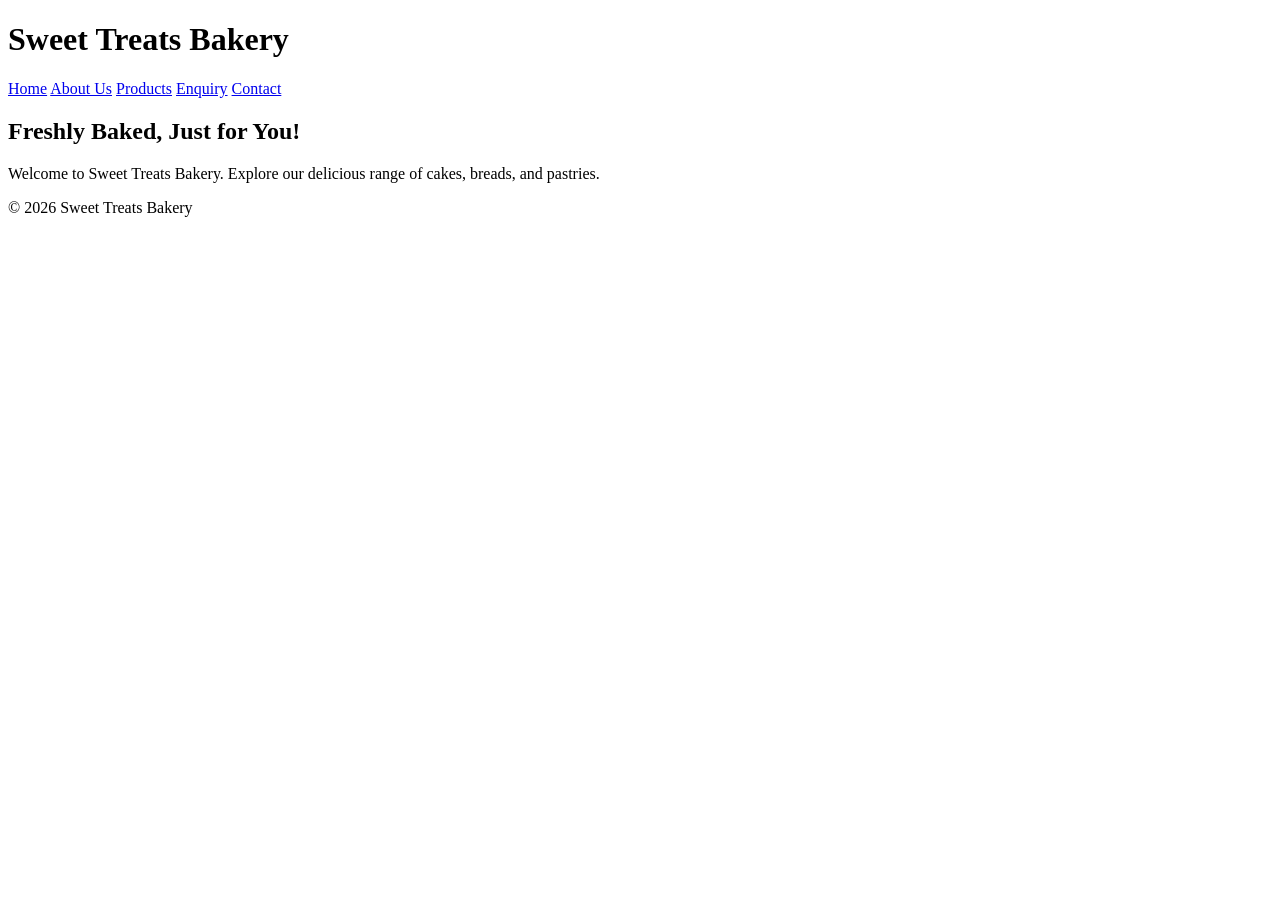
==== index.html @ 3248e520 "Add files via upload" ====
<!DOCTYPE html>
<html lang="en">
<head>
  <meta charset="UTF-8">
  <title>Home - Sweet Treats Bakery</title>
  <link rel="stylesheet" href="css/style.css">
</head>
<body>
  <header>
    <h1>Sweet Treats Bakery</h1>
    <nav>
      <a href="index.html">Home</a>
      <a href="about.html">About Us</a>
      <a href="products.html">Products</a>
      <a href="enquiry.html">Enquiry</a>
      <a href="contact.html">Contact</a>
    </nav>
  </header>

  <main>
    <h2>Freshly Baked, Just for You!</h2>
    <p>Welcome to Sweet Treats Bakery. Explore our delicious range of cakes, breads, and pastries.</p>
  </main>

  <footer>
    <p>&copy; 2026 Sweet Treats Bakery</p>
  </footer>
  <script src="js/script.js"></script>
</body>
</html>
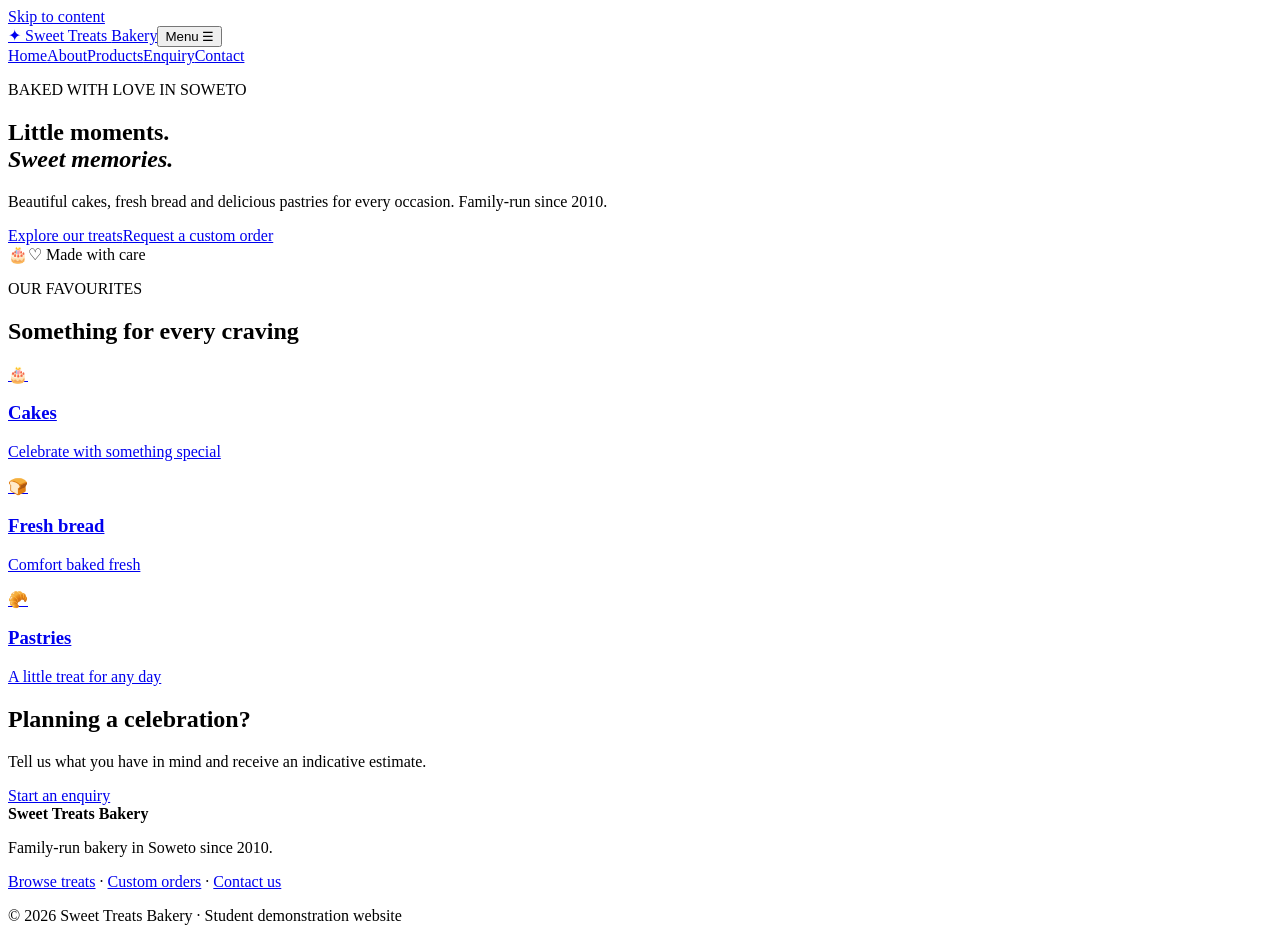
==== commit 8c706bae: "Part3  Update homepage with JavaScript and SEO improvements" ====
--- a/index.html
+++ b/index.html
@@ -1,30 +1 @@
-<!DOCTYPE html>
-<html lang="en">
-<head>
-  <meta charset="UTF-8">
-  <title>Home - Sweet Treats Bakery</title>
-  <link rel="stylesheet" href="css/style.css">
-</head>
-<body>
-  <header>
-    <h1>Sweet Treats Bakery</h1>
-    <nav>
-      <a href="index.html">Home</a>
-      <a href="about.html">About Us</a>
-      <a href="products.html">Products</a>
-      <a href="enquiry.html">Enquiry</a>
-      <a href="contact.html">Contact</a>
-    </nav>
-  </header>
-
-  <main>
-    <h2>Freshly Baked, Just for You!</h2>
-    <p>Welcome to Sweet Treats Bakery. Explore our delicious range of cakes, breads, and pastries.</p>
-  </main>
-
-  <footer>
-    <p>&copy; 2026 Sweet Treats Bakery</p>
-  </footer>
-  <script src="js/script.js"></script>
-</body>
-</html>+<!doctype html><html lang="en-ZA"><head><meta charset="utf-8"><meta name="viewport" content="width=device-width,initial-scale=1"><meta name="description" content="Discover Sweet Treats Bakery in Soweto: cakes, fresh bread, pastries and custom cake enquiries."><meta name="theme-color" content="#603c34"><title>Fresh Cakes, Bread & Pastries | Sweet Treats Bakery Soweto</title><link rel="stylesheet" href="css/style.css"><script defer src="js/script.js"></script></head><body><a class="skip" href="#main">Skip to content</a><header class="site-header"><div class="top"><a class="brand" href="index.html">✦ Sweet Treats <span>Bakery</span></a><button id="menu-toggle" class="menu-toggle" aria-expanded="false" aria-controls="nav">Menu ☰</button><nav id="nav" aria-label="Main navigation"><a href="index.html" aria-current="page">Home</a><a href="about.html">About</a><a href="products.html">Products</a><a href="enquiry.html">Enquiry</a><a href="contact.html">Contact</a></nav></div></header><main id="main"><section class="hero"><div><p class="eyebrow">BAKED WITH LOVE IN SOWETO</p><h1>Little moments.<br><em>Sweet memories.</em></h1><p>Beautiful cakes, fresh bread and delicious pastries for every occasion. Family-run since 2010.</p><div class="actions"><a class="btn" href="products.html">Explore our treats</a><a class="btn secondary" href="enquiry.html">Request a custom order</a></div></div><div class="hero-art" aria-label="Decorative bakery illustration" role="img">🎂<span>♡ Made with care</span></div></section><section class="section"><p class="eyebrow">OUR FAVOURITES</p><h2>Something for every craving</h2><div class="three"><a class="feature" href="products.html"><span>🎂</span><h3>Cakes</h3><p>Celebrate with something special</p></a><a class="feature" href="products.html"><span>🍞</span><h3>Fresh bread</h3><p>Comfort baked fresh</p></a><a class="feature" href="products.html"><span>🥐</span><h3>Pastries</h3><p>A little treat for any day</p></a></div></section><section class="banner"><h2>Planning a celebration?</h2><p>Tell us what you have in mind and receive an indicative estimate.</p><a class="btn" href="enquiry.html">Start an enquiry</a></section></main><footer><div><strong>Sweet Treats Bakery</strong><p>Family-run bakery in Soweto since 2010.</p></div><div><a href="products.html">Browse treats</a> · <a href="enquiry.html">Custom orders</a> · <a href="contact.html">Contact us</a><p>© 2026 Sweet Treats Bakery · Student demonstration website</p></div></footer><div id="lightbox" class="lightbox" hidden role="dialog" aria-modal="true" aria-label="Enlarged product image"><button id="lightbox-close" aria-label="Close image">×</button><img id="lightbox-image" alt=""><p id="lightbox-caption"></p></div></body></html>
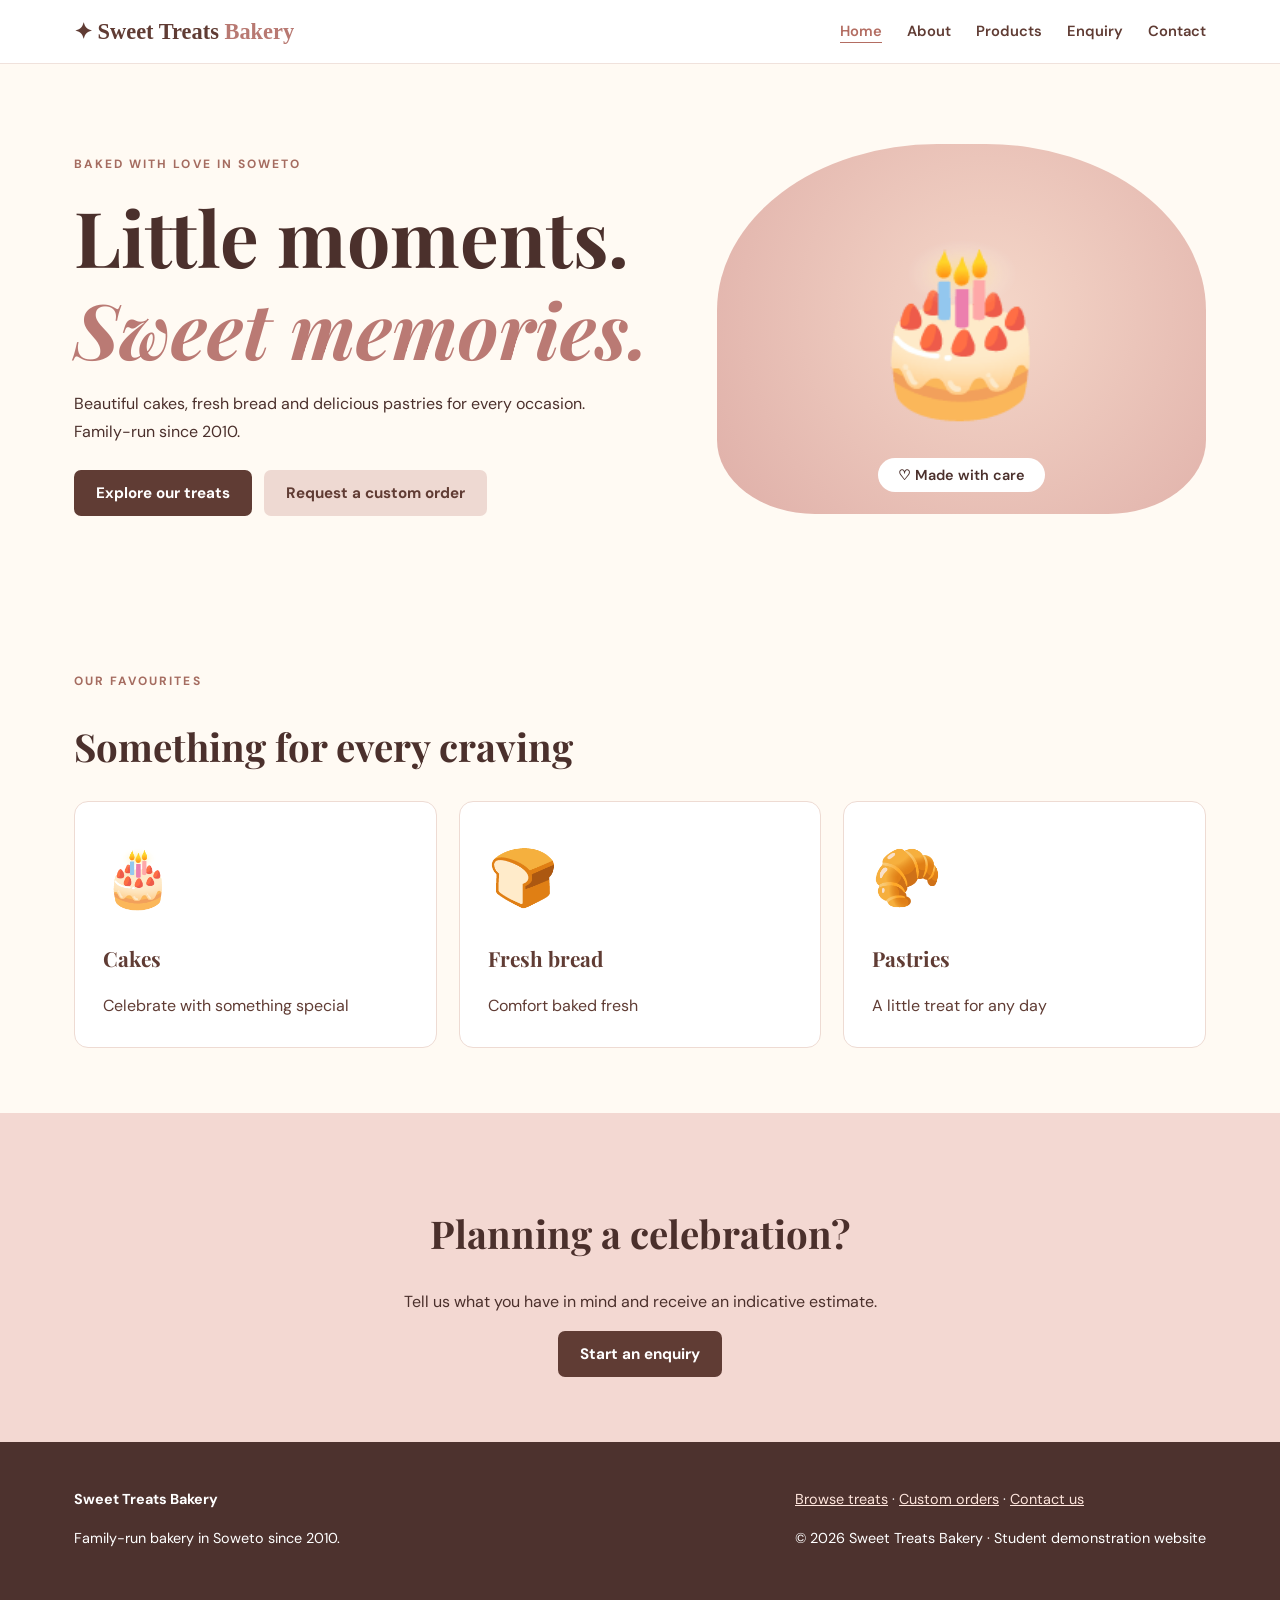
==== commit 6ab5260b: "Add files via upload Fix CSS and JavaScript paths for GitHub Pages" ====
--- a/index.html
+++ b/index.html
@@ -1 +1 @@
-<!doctype html><html lang="en-ZA"><head><meta charset="utf-8"><meta name="viewport" content="width=device-width,initial-scale=1"><meta name="description" content="Discover Sweet Treats Bakery in Soweto: cakes, fresh bread, pastries and custom cake enquiries."><meta name="theme-color" content="#603c34"><title>Fresh Cakes, Bread & Pastries | Sweet Treats Bakery Soweto</title><link rel="stylesheet" href="css/style.css"><script defer src="js/script.js"></script></head><body><a class="skip" href="#main">Skip to content</a><header class="site-header"><div class="top"><a class="brand" href="index.html">✦ Sweet Treats <span>Bakery</span></a><button id="menu-toggle" class="menu-toggle" aria-expanded="false" aria-controls="nav">Menu ☰</button><nav id="nav" aria-label="Main navigation"><a href="index.html" aria-current="page">Home</a><a href="about.html">About</a><a href="products.html">Products</a><a href="enquiry.html">Enquiry</a><a href="contact.html">Contact</a></nav></div></header><main id="main"><section class="hero"><div><p class="eyebrow">BAKED WITH LOVE IN SOWETO</p><h1>Little moments.<br><em>Sweet memories.</em></h1><p>Beautiful cakes, fresh bread and delicious pastries for every occasion. Family-run since 2010.</p><div class="actions"><a class="btn" href="products.html">Explore our treats</a><a class="btn secondary" href="enquiry.html">Request a custom order</a></div></div><div class="hero-art" aria-label="Decorative bakery illustration" role="img">🎂<span>♡ Made with care</span></div></section><section class="section"><p class="eyebrow">OUR FAVOURITES</p><h2>Something for every craving</h2><div class="three"><a class="feature" href="products.html"><span>🎂</span><h3>Cakes</h3><p>Celebrate with something special</p></a><a class="feature" href="products.html"><span>🍞</span><h3>Fresh bread</h3><p>Comfort baked fresh</p></a><a class="feature" href="products.html"><span>🥐</span><h3>Pastries</h3><p>A little treat for any day</p></a></div></section><section class="banner"><h2>Planning a celebration?</h2><p>Tell us what you have in mind and receive an indicative estimate.</p><a class="btn" href="enquiry.html">Start an enquiry</a></section></main><footer><div><strong>Sweet Treats Bakery</strong><p>Family-run bakery in Soweto since 2010.</p></div><div><a href="products.html">Browse treats</a> · <a href="enquiry.html">Custom orders</a> · <a href="contact.html">Contact us</a><p>© 2026 Sweet Treats Bakery · Student demonstration website</p></div></footer><div id="lightbox" class="lightbox" hidden role="dialog" aria-modal="true" aria-label="Enlarged product image"><button id="lightbox-close" aria-label="Close image">×</button><img id="lightbox-image" alt=""><p id="lightbox-caption"></p></div></body></html>+<!doctype html><html lang="en-ZA"><head><meta charset="utf-8"><meta name="viewport" content="width=device-width,initial-scale=1"><meta name="description" content="Discover Sweet Treats Bakery in Soweto: cakes, fresh bread, pastries and custom cake enquiries."><meta name="theme-color" content="#603c34"><title>Fresh Cakes, Bread & Pastries | Sweet Treats Bakery Soweto</title><link rel="stylesheet" href="style.css"><script defer src="script.js"></script></head><body><a class="skip" href="#main">Skip to content</a><header class="site-header"><div class="top"><a class="brand" href="index.html">✦ Sweet Treats <span>Bakery</span></a><button id="menu-toggle" class="menu-toggle" aria-expanded="false" aria-controls="nav">Menu ☰</button><nav id="nav" aria-label="Main navigation"><a href="index.html" aria-current="page">Home</a><a href="about.html">About</a><a href="products.html">Products</a><a href="enquiry.html">Enquiry</a><a href="contact.html">Contact</a></nav></div></header><main id="main"><section class="hero"><div><p class="eyebrow">BAKED WITH LOVE IN SOWETO</p><h1>Little moments.<br><em>Sweet memories.</em></h1><p>Beautiful cakes, fresh bread and delicious pastries for every occasion. Family-run since 2010.</p><div class="actions"><a class="btn" href="products.html">Explore our treats</a><a class="btn secondary" href="enquiry.html">Request a custom order</a></div></div><div class="hero-art" aria-label="Decorative bakery illustration" role="img">🎂<span>♡ Made with care</span></div></section><section class="section"><p class="eyebrow">OUR FAVOURITES</p><h2>Something for every craving</h2><div class="three"><a class="feature" href="products.html"><span>🎂</span><h3>Cakes</h3><p>Celebrate with something special</p></a><a class="feature" href="products.html"><span>🍞</span><h3>Fresh bread</h3><p>Comfort baked fresh</p></a><a class="feature" href="products.html"><span>🥐</span><h3>Pastries</h3><p>A little treat for any day</p></a></div></section><section class="banner"><h2>Planning a celebration?</h2><p>Tell us what you have in mind and receive an indicative estimate.</p><a class="btn" href="enquiry.html">Start an enquiry</a></section></main><footer><div><strong>Sweet Treats Bakery</strong><p>Family-run bakery in Soweto since 2010.</p></div><div><a href="products.html">Browse treats</a> · <a href="enquiry.html">Custom orders</a> · <a href="contact.html">Contact us</a><p>© 2026 Sweet Treats Bakery · Student demonstration website</p></div></footer><div id="lightbox" class="lightbox" hidden role="dialog" aria-modal="true" aria-label="Enlarged product image"><button id="lightbox-close" aria-label="Close image">×</button><img id="lightbox-image" alt=""><p id="lightbox-caption"></p></div></body></html>
--- a/style.css
+++ b/style.css
@@ -0,0 +1 @@
+@import url('https://fonts.googleapis.com/css2?family=DM+Sans:wght@400;500;600;700&family=Playfair+Display:wght@500;600;700&display=swap');:root{--ink:#4b302c;--brown:#603c34;--pink:#f2d7d4;--cream:#fffaf3;--gold:#d4a46b}*{box-sizing:border-box}body{margin:0;background:var(--cream);color:var(--ink);font:16px/1.7 'DM Sans',Arial,sans-serif}h1,h2,h3{font-family:'Playfair Display',Georgia,serif;line-height:1.2}h1{font-size:clamp(2.7rem,6vw,5rem);margin:.2em 0}h2{font-size:clamp(1.8rem,3vw,2.7rem)}h3{font-size:1.3rem}a{color:var(--brown)}a:focus-visible,button:focus-visible,input:focus-visible,select:focus-visible,textarea:focus-visible,summary:focus-visible{outline:3px solid #b46d40;outline-offset:3px}.skip{position:absolute;left:-999px}.skip:focus{left:12px;top:12px;background:white;z-index:50;padding:10px}.site-header{background:white;border-bottom:1px solid #f0e2dc}.top{max-width:1180px;margin:auto;display:flex;align-items:center;justify-content:space-between;gap:20px;padding:18px 24px}.brand{font:700 1.4rem Georgia,serif;text-decoration:none}.brand span{color:#b87972}nav{display:flex;gap:25px}nav a{text-decoration:none;font-weight:600;font-size:.92rem}nav a:hover,nav a[aria-current=page]{color:#b36d62;text-decoration:underline;text-underline-offset:6px}.menu-toggle{display:none}.hero{max-width:1180px;margin:auto;min-height:530px;display:grid;grid-template-columns:1.1fr .9fr;align-items:center;gap:45px;padding:75px 24px}.hero p{max-width:550px}.hero h1 em{color:#ba7a74}.eyebrow{letter-spacing:.17em;font-size:.75rem;font-weight:700;color:#a56c60}.hero-art{min-height:370px;border-radius:45% 45% 20% 20%;background:radial-gradient(circle at 55% 45%,#f5d7c9,#dfafa8);display:flex;align-items:center;justify-content:center;position:relative;font-size:10rem}.hero-art span{position:absolute;bottom:22px;background:white;border-radius:25px;padding:8px 20px;font:600 .9rem 'DM Sans',sans-serif}.btn{border:0;display:inline-block;cursor:pointer;background:var(--brown);color:white;padding:13px 22px;border-radius:7px;text-decoration:none;font:700 .95rem 'DM Sans',sans-serif;transition:transform .2s,background .2s}.btn:hover{background:#925c50;transform:translateY(-2px)}.btn.secondary{background:#eed9d2;color:var(--brown)}.actions{display:flex;flex-wrap:wrap;gap:12px;margin-top:25px}.section{max-width:1180px;margin:0 auto;padding:65px 24px}.section.narrow{max-width:950px}.three{display:grid;grid-template-columns:repeat(3,1fr);gap:22px;margin-top:30px}.feature{padding:28px;border:1px solid #eedbd3;background:#fff;border-radius:14px;text-decoration:none}.feature span{font-size:3.5rem}.feature p{margin-bottom:0}.banner{text-align:center;background:#f3d8d2;padding:65px 24px}.page-hero{text-align:center;background:linear-gradient(135deg,#f7e8df,#f2d4d3);padding:65px 20px}.page-hero p{max-width:620px;margin:12px auto}.two{display:grid;grid-template-columns:repeat(2,minmax(0,1fr));gap:22px}.filters{display:grid;grid-template-columns:2fr 1fr 1fr;gap:20px;margin-bottom:22px}.product-grid{display:grid;grid-template-columns:repeat(4,minmax(0,1fr));gap:20px}.product{background:white;border:1px solid #ead9d1;border-radius:13px;overflow:hidden}.product-photo{display:block;width:100%;height:195px;border:0;cursor:zoom-in;font-size:6rem;transition:filter .2s}.product-photo:hover{filter:brightness(.96)}.product-detail{padding:18px}.product-detail h3{margin:8px 0}.product-detail p:last-child{font-weight:600}.small{font-size:.85rem;color:#66544d}label{display:block;font-weight:600;margin-bottom:18px}input,textarea,select{display:block;width:100%;padding:12px;border:1px solid #b9a59d;border-radius:6px;background:white;color:#342522;font:inherit;margin-top:6px}textarea{resize:vertical}.estimate{background:#f7e5dd;padding:18px;border-left:4px solid #965e52;font-weight:700}.error{color:#a02727;font-weight:700}.faq details{background:white;padding:18px;margin:10px 0;border:1px solid #e6d7d0;border-radius:8px}.faq summary{cursor:pointer;font-weight:700}.contact-layout{align-items:start}.map{height:350px;background:#eee0d8;border-radius:12px;overflow:hidden}footer{display:flex;justify-content:space-between;gap:30px;background:#4d322e;color:#fff;padding:45px max(24px,calc((100vw - 1132px)/2));font-size:.9rem}footer a{color:#ffe6dd}.lightbox{position:fixed;inset:0;background:rgba(25,12,10,.9);z-index:100;display:flex;flex-direction:column;align-items:center;justify-content:center;color:white;padding:25px}.lightbox[hidden]{display:none}.lightbox img{max-width:min(90vw,700px);max-height:70vh;border-radius:12px}.lightbox button{position:absolute;top:20px;right:30px;background:white;border:0;border-radius:50%;font-size:2rem;width:50px;height:50px;cursor:pointer}@media(max-width:900px){.product-grid{grid-template-columns:repeat(2,1fr)}.hero{gap:25px}.filters{grid-template-columns:1fr 1fr}.filters label:first-child{grid-column:1/-1}}@media(max-width:650px){.menu-toggle{display:block;background:#f4e3df;border:0;border-radius:6px;padding:9px 13px;color:var(--brown);font-weight:700}nav{display:none;position:absolute;top:70px;left:0;right:0;background:white;padding:20px 24px;flex-direction:column;z-index:10;box-shadow:0 8px 15px #0001}nav.open{display:flex}.hero{grid-template-columns:1fr;padding-top:45px}.hero-art{min-height:260px;font-size:7rem}.three,.two,.filters{grid-template-columns:1fr}.filters label:first-child{grid-column:auto}.product-grid{grid-template-columns:1fr 1fr;gap:12px}.product-photo{height:145px;font-size:4.5rem}.product-detail{padding:12px}footer{flex-direction:column}.page-hero{padding:45px 20px}}@media(max-width:390px){.product-grid{grid-template-columns:1fr}}@media(prefers-reduced-motion:reduce){*,*:before,*:after{scroll-behavior:auto!important;transition:none!important}}
